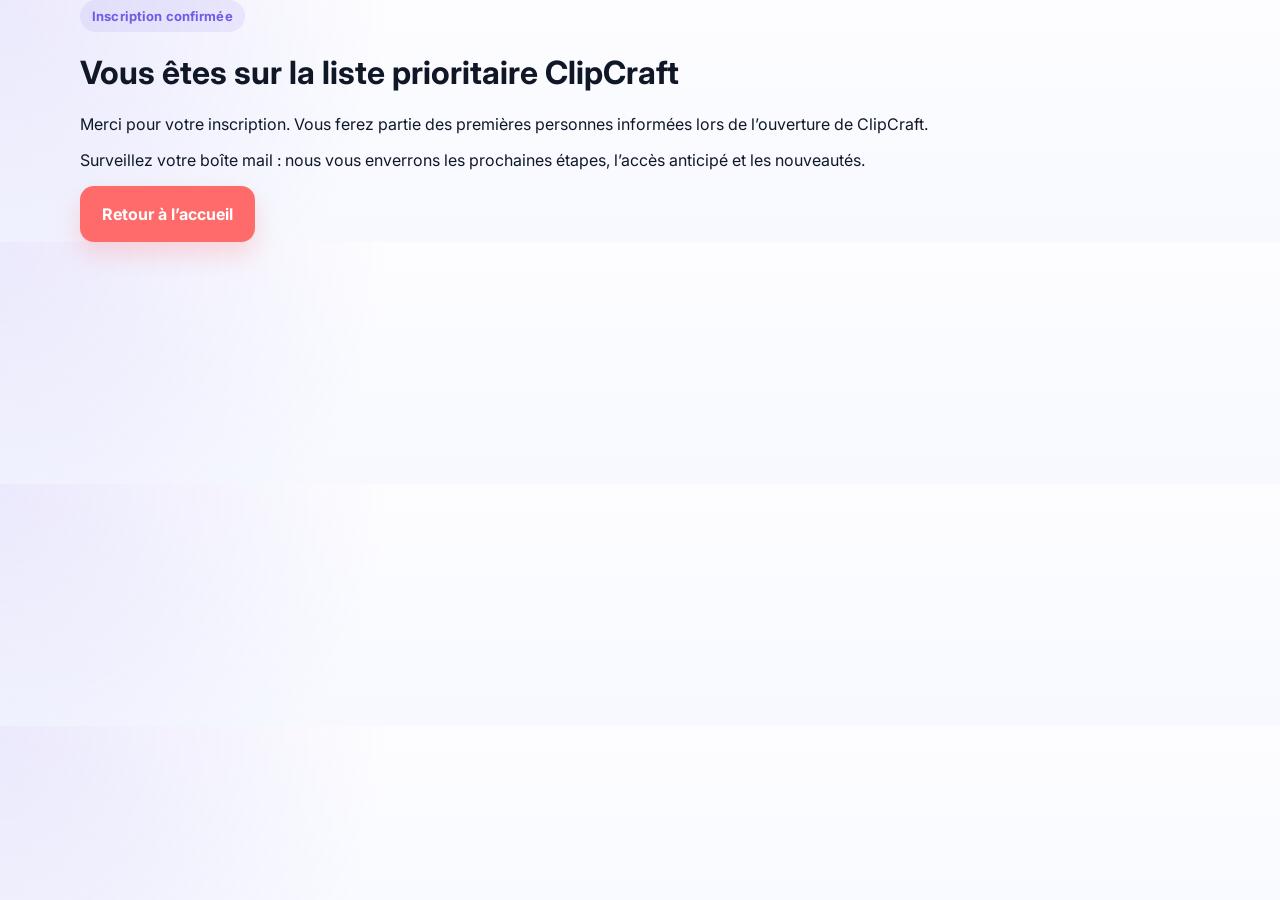
==== merci.html @ 943b76c9 "Add thank you page after waitlist signup" ====
<!doctype html>
<html lang="fr">
<head>
  <meta charset="UTF-8" />
  <meta name="viewport" content="width=device-width,initial-scale=1" />
  <title>Merci — ClipCraft</title>
  <meta
    name="description"
    content="Merci pour votre inscription à la waitlist ClipCraft."
  />
  <link rel="preconnect" href="https://fonts.googleapis.com" />
  <link rel="preconnect" href="https://fonts.gstatic.com" crossorigin />
  <link
    href="https://fonts.googleapis.com/css2?family=Inter:wght@400;500;600;700;800&display=swap"
    rel="stylesheet"
  />
  <link rel="stylesheet" href="styles.css" />
</head>
<body>
  <main class="thankyou-page">
    <div class="container thankyou-wrap">
      <div class="thankyou-card">
        <span class="section-kicker">Inscription confirmée</span>
        <h1>Vous êtes sur la liste prioritaire ClipCraft</h1>
        <p>
          Merci pour votre inscription. Vous ferez partie des premières personnes informées
          lors de l’ouverture de ClipCraft.
        </p>
        <p>
          Surveillez votre boîte mail : nous vous enverrons les prochaines étapes,
          l’accès anticipé et les nouveautés.
        </p>
        <a href="/" class="secondary-cta">Retour à l’accueil</a>
      </div>
    </div>
  </main>
</body>
</html>
---- styles.css ----
:root {
  --purple: #6c5ce7;
  --accent: #ff6b6b;
  --accent-dark: #f45757;
  --bg: #fafbff;
  --surface: #ffffff;
  --surface-soft: #f4f6ff;
  --text: #101828;
  --muted: #667085;
  --border: #e7eaf3;
  --shadow: 0 18px 50px rgba(16, 24, 40, 0.08);
  --shadow-soft: 0 10px 30px rgba(108, 92, 231, 0.08);
  --max-width: 1120px;
}

* {
  box-sizing: border-box;
}

html {
  scroll-behavior: smooth;
}

body {
  margin: 0;
  font-family: Inter, system-ui, -apple-system, BlinkMacSystemFont, "Segoe UI", Arial, sans-serif;
  color: var(--text);
  background:
    radial-gradient(circle at top left, rgba(108, 92, 231, 0.12), transparent 30%),
    linear-gradient(180deg, #fdfdff 0%, #f7f9ff 100%);
  -webkit-font-smoothing: antialiased;
}

img {
  display: block;
  max-width: 100%;
}

a {
  color: inherit;
  text-decoration: none;
}

.container {
  width: min(100% - 32px, var(--max-width));
  margin: 0 auto;
}

.site-header {
  position: sticky;
  top: 0;
  z-index: 20;
  backdrop-filter: blur(14px);
  background: rgba(250, 251, 255, 0.8);
  border-bottom: 1px solid rgba(231, 234, 243, 0.7);
}

.site-header .container {
  display: flex;
  align-items: center;
  justify-content: space-between;
  min-height: 76px;
}

.brand {
  display: flex;
  align-items: center;
  gap: 12px;
  font-size: 24px;
  font-weight: 800;
  letter-spacing: -0.03em;
}

.logo {
  width: 42px;
  height: 42px;
}

.nav {
  display: flex;
  align-items: center;
  gap: 22px;
}

.nav a {
  color: var(--muted);
  font-weight: 500;
}

.nav a:hover {
  color: var(--text);
}

.hero {
  padding: 72px 0 36px;
}

.hero-grid {
  display: grid;
  grid-template-columns: 1.15fr 0.85fr;
  gap: 40px;
  align-items: center;
}

.eyebrow,
.section-kicker {
  display: inline-flex;
  align-items: center;
  gap: 8px;
  padding: 8px 12px;
  border-radius: 999px;
  background: rgba(108, 92, 231, 0.1);
  color: var(--purple);
  font-weight: 700;
  font-size: 13px;
  letter-spacing: 0.01em;
}

.hero-copy h1 {
  margin: 18px 0 16px;
  font-size: clamp(40px, 6vw, 64px);
  line-height: 1.02;
  letter-spacing: -0.05em;
  max-width: 11ch;
}

.hero-text {
  margin: 0;
  max-width: 640px;
  font-size: 18px;
  line-height: 1.7;
  color: var(--muted);
}

.waitlist-form {
  display: flex;
  gap: 14px;
  margin-top: 28px;
  flex-wrap: wrap;
  max-width: 640px;
}

.waitlist-form input {
  flex: 1;
  min-width: 260px;
  min-height: 56px;
  padding: 0 18px;
  border: 1px solid var(--border);
  border-radius: 14px;
  background: rgba(255, 255, 255, 0.96);
  font-size: 16px;
  color: var(--text);
  outline: none;
  box-shadow: var(--shadow-soft);
}

.waitlist-form input:focus {
  border-color: var(--purple);
  box-shadow: 0 0 0 4px rgba(108, 92, 231, 0.14);
}

.waitlist-form button,
.secondary-cta {
  display: inline-flex;
  align-items: center;
  justify-content: center;
  min-height: 56px;
  padding: 0 22px;
  border: none;
  border-radius: 14px;
  background: var(--accent);
  color: #fff;
  font-size: 16px;
  font-weight: 700;
  cursor: pointer;
  box-shadow: 0 12px 24px rgba(255, 107, 107, 0.24);
  transition: transform 0.18s ease, box-shadow 0.18s ease, background 0.18s ease;
}

.waitlist-form button:hover,
.secondary-cta:hover {
  transform: translateY(-1px);
  background: var(--accent-dark);
  box-shadow: 0 16px 30px rgba(244, 87, 87, 0.28);
}

.form-note {
  margin-top: 12px;
  font-size: 14px;
  color: var(--muted);
}

.hero-points {
  display: flex;
  flex-wrap: wrap;
  gap: 12px;
  margin-top: 24px;
}

.hero-points span {
  padding: 10px 14px;
  border: 1px solid var(--border);
  border-radius: 999px;
  background: rgba(255, 255, 255, 0.8);
  color: #344054;
  font-size: 14px;
  font-weight: 600;
}

.hero-card {
  display: flex;
  justify-content: center;
}

.mockup {
  width: min(100%, 420px);
  border: 1px solid rgba(108, 92, 231, 0.12);
  border-radius: 28px;
  overflow: hidden;
  background: linear-gradient(180deg, #ffffff 0%, #f7f6ff 100%);
  box-shadow: var(--shadow);
}

.mockup-top {
  display: flex;
  gap: 8px;
  padding: 16px 18px;
  border-bottom: 1px solid rgba(231, 234, 243, 0.85);
  background: rgba(255, 255, 255, 0.85);
}

.dot {
  width: 10px;
  height: 10px;
  border-radius: 50%;
  background: #d0d5dd;
}

.mockup-body {
  padding: 24px;
}

.mockup-badge {
  display: inline-block;
  padding: 8px 12px;
  border-radius: 999px;
  background: rgba(255, 107, 107, 0.1);
  color: #c43f3f;
  font-size: 13px;
  font-weight: 700;
}

.mockup-body h3 {
  margin: 18px 0 10px;
  font-size: 30px;
  letter-spacing: -0.03em;
}

.mockup-body p {
  margin: 0;
  color: var(--muted);
  line-height: 1.7;
}

.mockup-steps {
  display: grid;
  gap: 12px;
  margin-top: 24px;
}

.step {
  display: flex;
  align-items: center;
  gap: 12px;
  padding: 14px 16px;
  border: 1px solid var(--border);
  border-radius: 16px;
  background: rgba(255, 255, 255, 0.8);
}

.step strong {
  color: var(--purple);
}

.mockup-result {
  margin-top: 22px;
  padding: 18px;
  border-radius: 18px;
  background: #101828;
  color: #fff;
}

.mockup-result span {
  display: block;
  opacity: 0.72;
  font-size: 14px;
  margin-bottom: 6px;
}

.section-heading {
  max-width: 760px;
  margin: 0 auto 26px;
  text-align: center;
}

.section-heading h2 {
  margin: 16px 0 12px;
  font-size: clamp(30px, 4vw, 44px);
  letter-spacing: -0.04em;
}

.section-heading p {
  margin: 0;
  color: var(--muted);
  font-size: 17px;
  line-height: 1.75;
}

.features,
.use-cases,
.faq {
  padding: 54px 0;
}

.grid,
.use-grid,
.faq-list {
  display: grid;
  gap: 20px;
}

.grid,
.use-grid {
  grid-template-columns: repeat(3, minmax(0, 1fr));
}

.card,
.use-card,
.faq-item {
  padding: 26px;
  border: 1px solid var(--border);
  border-radius: 22px;
  background: rgba(255, 255, 255, 0.92);
  box-shadow: var(--shadow-soft);
}

.card h3,
.use-card h3,
.faq-item h3 {
  margin: 0 0 10px;
  font-size: 22px;
  letter-spacing: -0.03em;
}

.card p,
.use-card p,
.faq-item p {
  margin: 0;
  color: var(--muted);
  line-height: 1.75;
}

.cta-band {
  padding: 18px 0 10px;
}

.cta-band-content {
  display: flex;
  align-items: center;
  justify-content: space-between;
  gap: 20px;
  padding: 28px;
  border-radius: 28px;
  background: linear-gradient(135deg, #111827 0%, #1f2937 100%);
  color: #fff;
  box-shadow: var(--shadow);
}

.cta-band-content h2 {
  margin: 12px 0 0;
  font-size: clamp(28px, 3.5vw, 40px);
  letter-spacing: -0.04em;
}

.cta-band .section-kicker {
  background: rgba(255, 255, 255, 0.12);
  color: #d8ddff;
}

.secondary-cta {
  flex-shrink: 0;
  text-decoration: none;
}

.site-footer {
  padding: 30px 0 40px;
  color: var(--muted);
  text-align: center;
}

@media (max-width: 980px) {
  .hero-grid,
  .grid,
  .use-grid {
    grid-template-columns: 1fr;
  }

  .hero-copy h1 {
    max-width: 14ch;
  }

  .hero-card {
    justify-content: flex-start;
  }

  .cta-band-content {
    flex-direction: column;
    align-items: flex-start;
  }
}

@media (max-width: 720px) {
  .site-header .container {
    flex-direction: column;
    align-items: flex-start;
    justify-content: center;
    gap: 12px;
    padding: 16px 0;
  }

  .nav {
    gap: 14px;
    flex-wrap: wrap;
  }

  .hero {
    padding-top: 36px;
  }

  .hero-copy h1 {
    font-size: 38px;
    max-width: none;
  }

  .hero-text {
    font-size: 16px;
  }

  .waitlist-form input,
  .waitlist-form button,
  .secondary-cta {
    width: 100%;
  }

  .mockup-body h3 {
    font-size: 24px;
  }
.thankyou-page {
  min-height: 100vh;
  display: flex;
  align-items: center;
  justify-content: center;
  padding: 40px 0;
}

.thankyou-wrap {
  display: flex;
  justify-content: center;
}

.thankyou-card {
  max-width: 720px;
  padding: 40px;
  border: 1px solid var(--border);
  border-radius: 28px;
  background: rgba(255, 255, 255, 0.95);
  box-shadow: var(--shadow);
  text-align: center;
}

.thankyou-card h1 {
  margin: 18px 0 16px;
  font-size: clamp(34px, 5vw, 52px);
  letter-spacing: -0.04em;
}

.thankyou-card p {
  margin: 0 0 14px;
  color: var(--muted);
  line-height: 1.8;
  font-size: 17px;
}
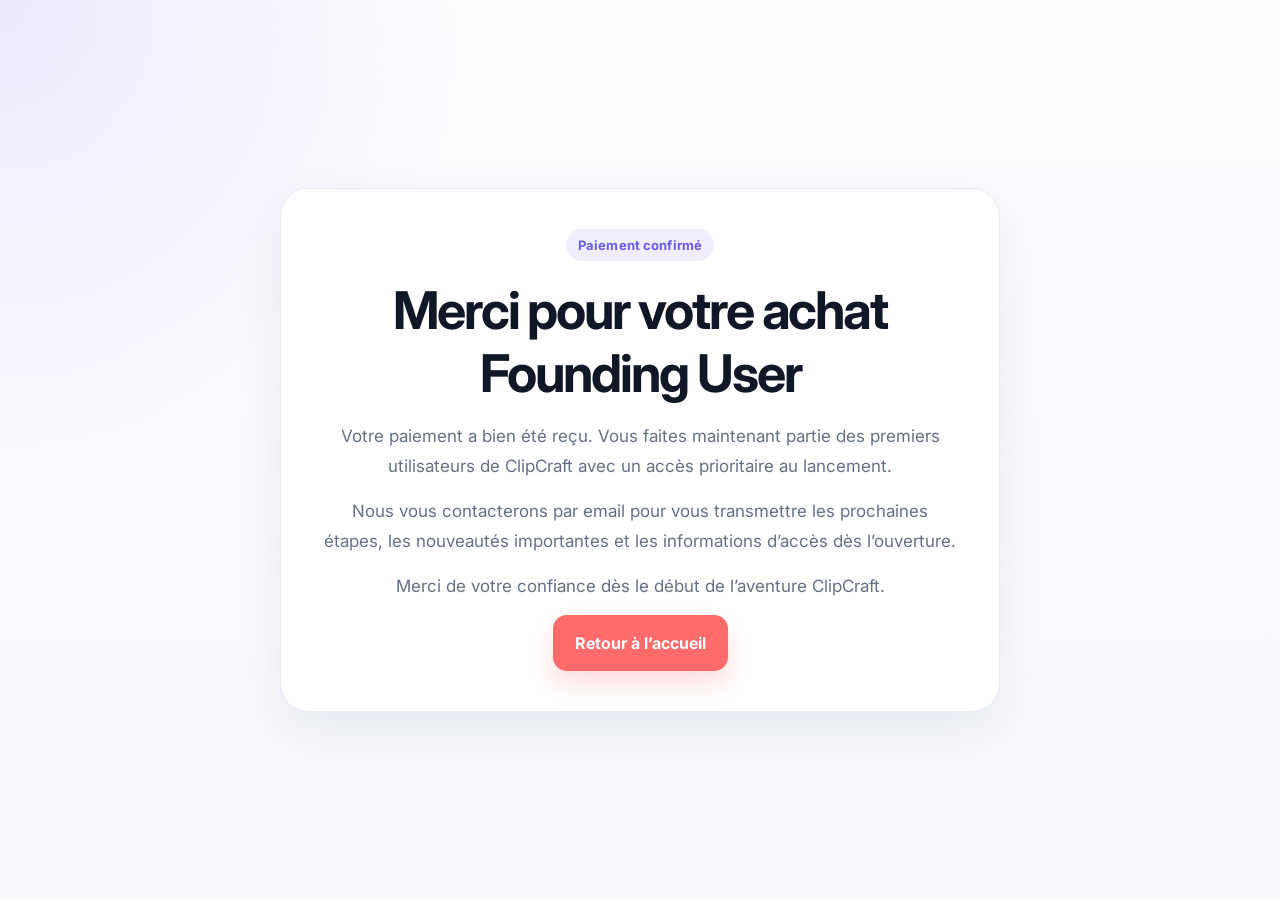
==== commit e39c25e3: "Update thank you page for Stripe purchase confirmation" ====
--- a/merci.html
+++ b/merci.html
@@ -6,7 +6,7 @@
   <title>Merci — ClipCraft</title>
   <meta
     name="description"
-    content="Merci pour votre inscription à la waitlist ClipCraft."
+    content="Merci pour votre achat de l’offre Founding User ClipCraft."
   />
   <link rel="preconnect" href="https://fonts.googleapis.com" />
   <link rel="preconnect" href="https://fonts.gstatic.com" crossorigin />
@@ -15,20 +15,30 @@
     rel="stylesheet"
   />
   <link rel="stylesheet" href="styles.css" />
+  <script async src="https://www.googletagmanager.com/gtag/js?id=G-SKMSDWS56Z"></script>
+  <script>
+    window.dataLayer = window.dataLayer || [];
+    function gtag(){dataLayer.push(arguments);}
+    gtag('js', new Date());
+    gtag('config', 'G-SKMSDWS56Z');
+  </script>
 </head>
 <body>
   <main class="thankyou-page">
     <div class="container thankyou-wrap">
       <div class="thankyou-card">
-        <span class="section-kicker">Inscription confirmée</span>
-        <h1>Vous êtes sur la liste prioritaire ClipCraft</h1>
+        <span class="section-kicker">Paiement confirmé</span>
+        <h1>Merci pour votre achat Founding User</h1>
         <p>
-          Merci pour votre inscription. Vous ferez partie des premières personnes informées
-          lors de l’ouverture de ClipCraft.
+          Votre paiement a bien été reçu. Vous faites maintenant partie des premiers utilisateurs
+          de ClipCraft avec un accès prioritaire au lancement.
         </p>
         <p>
-          Surveillez votre boîte mail : nous vous enverrons les prochaines étapes,
-          l’accès anticipé et les nouveautés.
+          Nous vous contacterons par email pour vous transmettre les prochaines étapes,
+          les nouveautés importantes et les informations d’accès dès l’ouverture.
+        </p>
+        <p>
+          Merci de votre confiance dès le début de l’aventure ClipCraft.
         </p>
         <a href="/" class="secondary-cta">Retour à l’accueil</a>
       </div>
--- a/styles.css
+++ b/styles.css
@@ -398,63 +398,6 @@
   text-align: center;
 }
 
-@media (max-width: 980px) {
-  .hero-grid,
-  .grid,
-  .use-grid {
-    grid-template-columns: 1fr;
-  }
-
-  .hero-copy h1 {
-    max-width: 14ch;
-  }
-
-  .hero-card {
-    justify-content: flex-start;
-  }
-
-  .cta-band-content {
-    flex-direction: column;
-    align-items: flex-start;
-  }
-}
-
-@media (max-width: 720px) {
-  .site-header .container {
-    flex-direction: column;
-    align-items: flex-start;
-    justify-content: center;
-    gap: 12px;
-    padding: 16px 0;
-  }
-
-  .nav {
-    gap: 14px;
-    flex-wrap: wrap;
-  }
-
-  .hero {
-    padding-top: 36px;
-  }
-
-  .hero-copy h1 {
-    font-size: 38px;
-    max-width: none;
-  }
-
-  .hero-text {
-    font-size: 16px;
-  }
-
-  .waitlist-form input,
-  .waitlist-form button,
-  .secondary-cta {
-    width: 100%;
-  }
-
-  .mockup-body h3 {
-    font-size: 24px;
-  }
 .thankyou-page {
   min-height: 100vh;
   display: flex;
@@ -489,4 +432,221 @@
   color: var(--muted);
   line-height: 1.8;
   font-size: 17px;
+}
+
+.offer-link-inline {
+  margin-top: 10px;
+}
+
+.offer-link-inline a {
+  color: var(--purple);
+  font-weight: 700;
+}
+
+.offer-link-inline a:hover {
+  text-decoration: underline;
+}
+
+.offer-page {
+  min-height: 100vh;
+  padding: 56px 0;
+  display: flex;
+  align-items: center;
+}
+
+.offer-wrap {
+  display: flex;
+  justify-content: center;
+}
+
+.offer-card {
+  width: 100%;
+  max-width: 920px;
+  padding: 40px;
+  border: 1px solid var(--border);
+  border-radius: 30px;
+  background: rgba(255, 255, 255, 0.95);
+  box-shadow: var(--shadow);
+}
+
+.offer-card h1 {
+  margin: 18px 0 14px;
+  font-size: clamp(38px, 5vw, 56px);
+  letter-spacing: -0.05em;
+}
+
+.offer-lead {
+  margin: 0;
+  max-width: 720px;
+  color: var(--muted);
+  font-size: 18px;
+  line-height: 1.8;
+}
+
+.offer-label {
+  margin: 0 0 8px;
+  opacity: 0.8;
+  font-size: 14px;
+}
+
+.offer-badge {
+  display: inline-flex;
+  padding: 10px 14px;
+  border-radius: 999px;
+  background: rgba(255, 255, 255, 0.12);
+  font-size: 14px;
+  font-weight: 600;
+}
+
+.offer-grid {
+  display: grid;
+  grid-template-columns: repeat(2, minmax(0, 1fr));
+  gap: 20px;
+  margin-top: 24px;
+}
+
+.offer-item {
+  padding: 24px;
+  border: 1px solid var(--border);
+  border-radius: 22px;
+  background: rgba(255, 255, 255, 0.92);
+  box-shadow: var(--shadow-soft);
+}
+
+.offer-item h3 {
+  margin: 0 0 12px;
+  font-size: 24px;
+  letter-spacing: -0.03em;
+}
+
+.offer-item ul {
+  margin: 0;
+  padding-left: 20px;
+  color: var(--muted);
+  line-height: 1.9;
+}
+
+.offer-note-box {
+  margin-top: 24px;
+  padding: 22px;
+  border-radius: 20px;
+  background: rgba(108, 92, 231, 0.08);
+  color: #344054;
+}
+
+.offer-note-box p {
+  margin: 0;
+  line-height: 1.8;
+}
+
+.offer-actions {
+  margin-top: 28px;
+  display: flex;
+  justify-content: flex-start;
+}
+
+.offer-hero-box {
+  margin-top: 28px;
+  padding: 28px;
+  border-radius: 26px;
+  background: linear-gradient(135deg, #111827 0%, #1f2937 100%);
+  color: #fff;
+  display: grid;
+  grid-template-columns: 1.1fr 0.9fr;
+  gap: 22px;
+  align-items: center;
+}
+
+.offer-price-side h2 {
+  margin: 8px 0 10px;
+  font-size: clamp(42px, 6vw, 58px);
+  letter-spacing: -0.05em;
+}
+
+.offer-subnote {
+  margin: 0;
+  color: rgba(255, 255, 255, 0.78);
+  line-height: 1.7;
+}
+
+.offer-urgency {
+  padding: 20px;
+  border-radius: 22px;
+  background: rgba(255, 255, 255, 0.08);
+}
+
+.offer-urgency p {
+  margin: 14px 0 0;
+  line-height: 1.7;
+  color: rgba(255, 255, 255, 0.86);
+}
+
+@media (max-width: 980px) {
+  .hero-grid,
+  .grid,
+  .use-grid {
+    grid-template-columns: 1fr;
+  }
+
+  .hero-copy h1 {
+    max-width: 14ch;
+  }
+
+  .hero-card {
+    justify-content: flex-start;
+  }
+
+  .cta-band-content {
+    flex-direction: column;
+    align-items: flex-start;
+  }
+}
+
+@media (max-width: 820px) {
+  .offer-grid,
+  .offer-hero-box {
+    grid-template-columns: 1fr;
+  }
+
+  .offer-card {
+    padding: 28px;
+  }
+}
+
+@media (max-width: 720px) {
+  .site-header .container {
+    flex-direction: column;
+    align-items: flex-start;
+    justify-content: center;
+    gap: 12px;
+    padding: 16px 0;
+  }
+
+  .nav {
+    gap: 14px;
+    flex-wrap: wrap;
+  }
+
+  .hero {
+    padding-top: 36px;
+  }
+
+  .hero-copy h1 {
+    font-size: 38px;
+    max-width: none;
+  }
+
+  .hero-text {
+    font-size: 16px;
+  }
+
+  .waitlist-form input,
+  .waitlist-form button,
+  .secondary-cta {
+    width: 100%;
+  }
+
+  .mockup-body h3 {
+    font-size: 24px;
+  }
 }
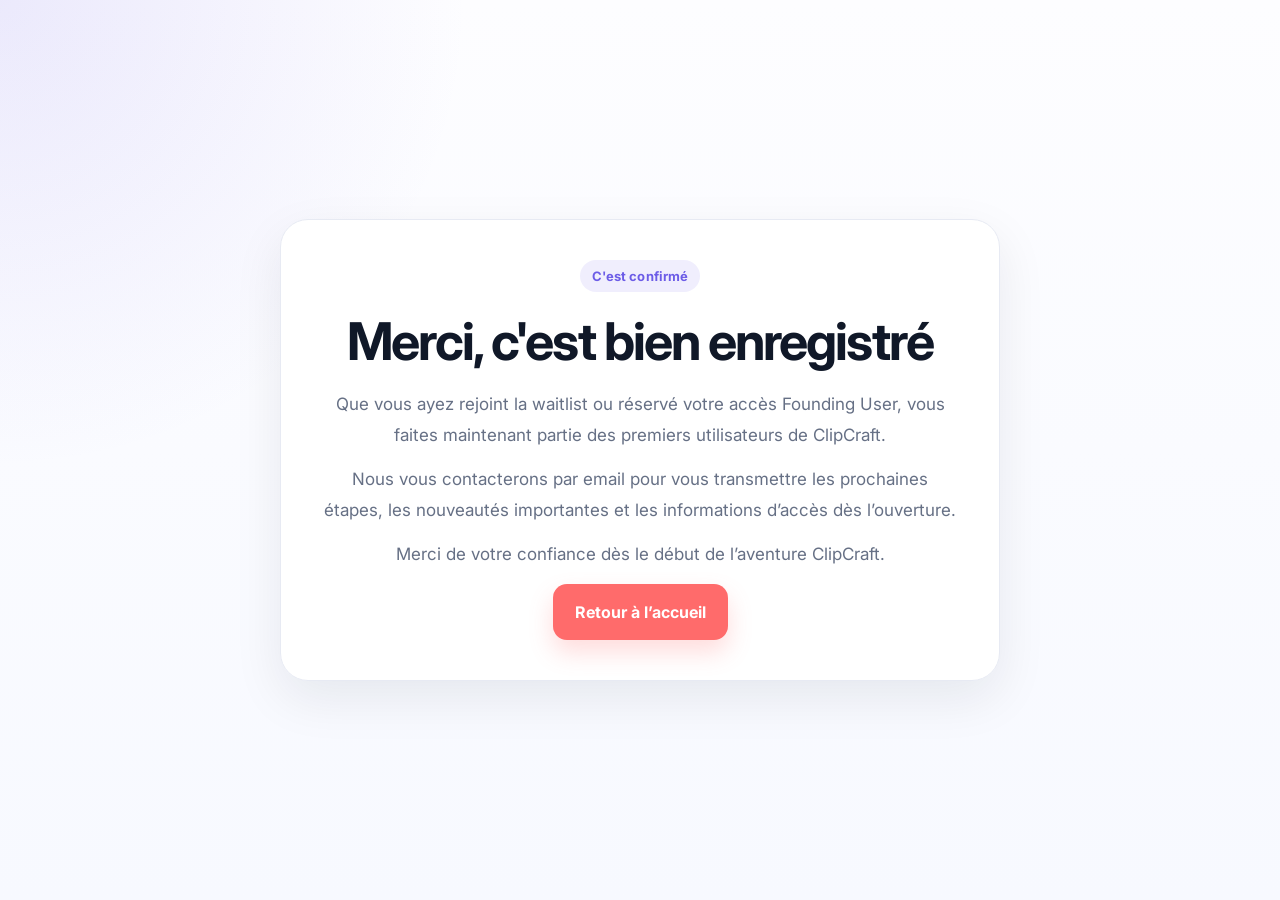
==== commit 1f5a924d: "Fix merci.html: texte neutre valable pour waitlist ET achat Stripe" ====
--- a/merci.html
+++ b/merci.html
@@ -6,7 +6,7 @@
   <title>Merci — ClipCraft</title>
   <meta
     name="description"
-    content="Merci pour votre achat de l’offre Founding User ClipCraft."
+    content="Merci, votre inscription ou votre accès Founding User ClipCraft est confirmé."
   />
   <link rel="preconnect" href="https://fonts.googleapis.com" />
   <link rel="preconnect" href="https://fonts.gstatic.com" crossorigin />
@@ -27,11 +27,11 @@
   <main class="thankyou-page">
     <div class="container thankyou-wrap">
       <div class="thankyou-card">
-        <span class="section-kicker">Paiement confirmé</span>
-        <h1>Merci pour votre achat Founding User</h1>
+        <span class="section-kicker">C'est confirmé</span>
+        <h1>Merci, c'est bien enregistré</h1>
         <p>
-          Votre paiement a bien été reçu. Vous faites maintenant partie des premiers utilisateurs
-          de ClipCraft avec un accès prioritaire au lancement.
+          Que vous ayez rejoint la waitlist ou réservé votre accès Founding User,
+          vous faites maintenant partie des premiers utilisateurs de ClipCraft.
         </p>
         <p>
           Nous vous contacterons par email pour vous transmettre les prochaines étapes,
@@ -45,4 +45,4 @@
     </div>
   </main>
 </body>
-</html>+</html>
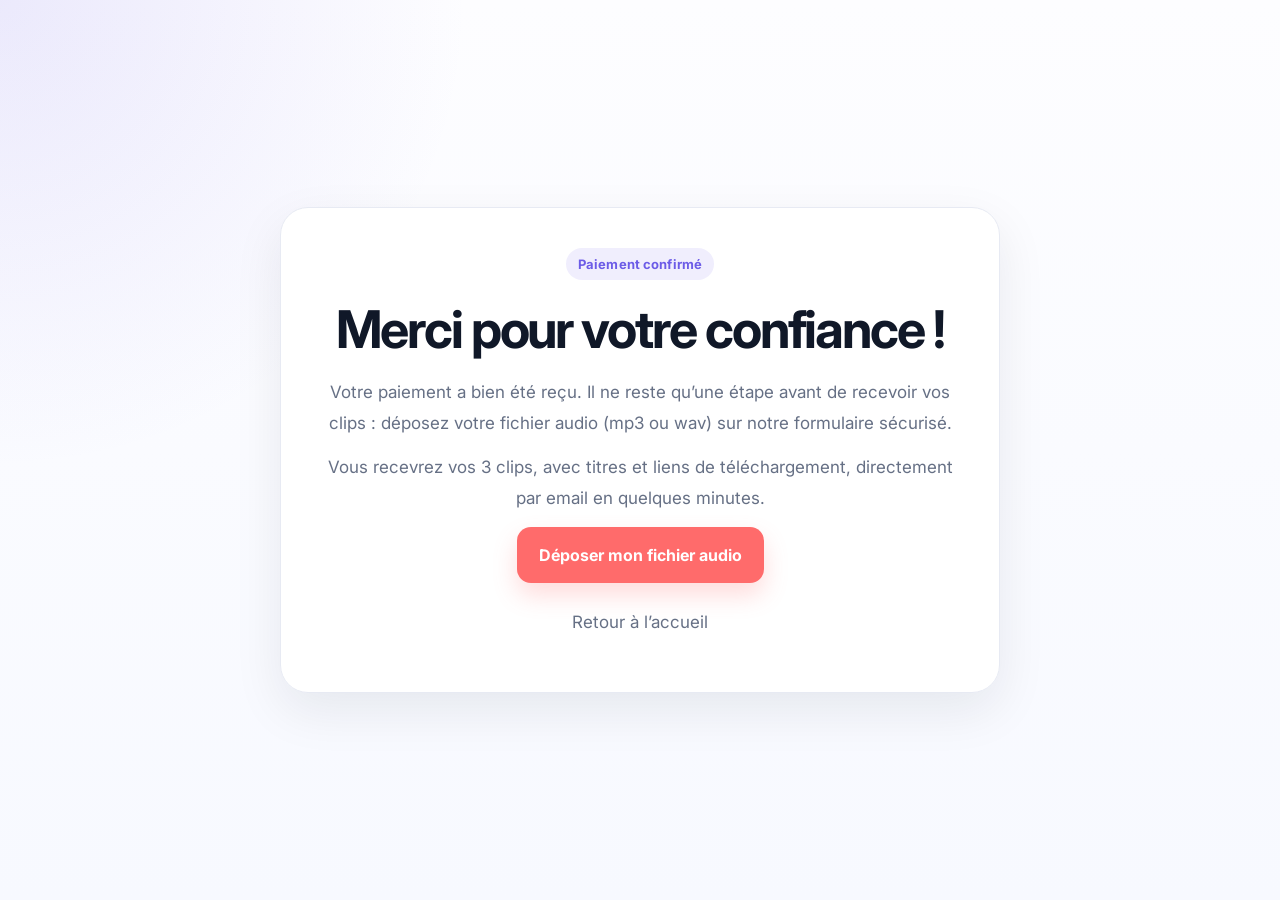
==== commit 264af28b: "merci.html redirige maintenant vers le formulaire d'upload audio après paiement" ====
--- a/merci.html
+++ b/merci.html
@@ -6,7 +6,7 @@
   <title>Merci — ClipCraft</title>
   <meta
     name="description"
-    content="Merci, votre inscription ou votre accès Founding User ClipCraft est confirmé."
+    content="Merci pour votre paiement, déposez maintenant votre fichier audio."
   />
   <link rel="preconnect" href="https://fonts.googleapis.com" />
   <link rel="preconnect" href="https://fonts.gstatic.com" crossorigin />
@@ -27,20 +27,27 @@
   <main class="thankyou-page">
     <div class="container thankyou-wrap">
       <div class="thankyou-card">
-        <span class="section-kicker">C'est confirmé</span>
-        <h1>Merci, c'est bien enregistré</h1>
+        <span class="section-kicker">Paiement confirmé</span>
+        <h1>Merci pour votre confiance !</h1>
         <p>
-          Que vous ayez rejoint la waitlist ou réservé votre accès Founding User,
-          vous faites maintenant partie des premiers utilisateurs de ClipCraft.
+          Votre paiement a bien été reçu. Il ne reste qu’une étape avant de recevoir vos clips :
+          déposez votre fichier audio (mp3 ou wav) sur notre formulaire sécurisé.
         </p>
         <p>
-          Nous vous contacterons par email pour vous transmettre les prochaines étapes,
-          les nouveautés importantes et les informations d’accès dès l’ouverture.
+          Vous recevrez vos 3 clips, avec titres et liens de téléchargement, directement par email
+          en quelques minutes.
         </p>
-        <p>
-          Merci de votre confiance dès le début de l’aventure ClipCraft.
+        <a
+          href="https://mailclipcraft.app.n8n.cloud/form/audio-clips-form"
+          class="secondary-cta"
+          target="_blank"
+          rel="noopener noreferrer"
+        >
+          Déposer mon fichier audio
+        </a>
+        <p style="margin-top: 24px;">
+          <a href="/">Retour à l’accueil</a>
         </p>
-        <a href="/" class="secondary-cta">Retour à l’accueil</a>
       </div>
     </div>
   </main>
